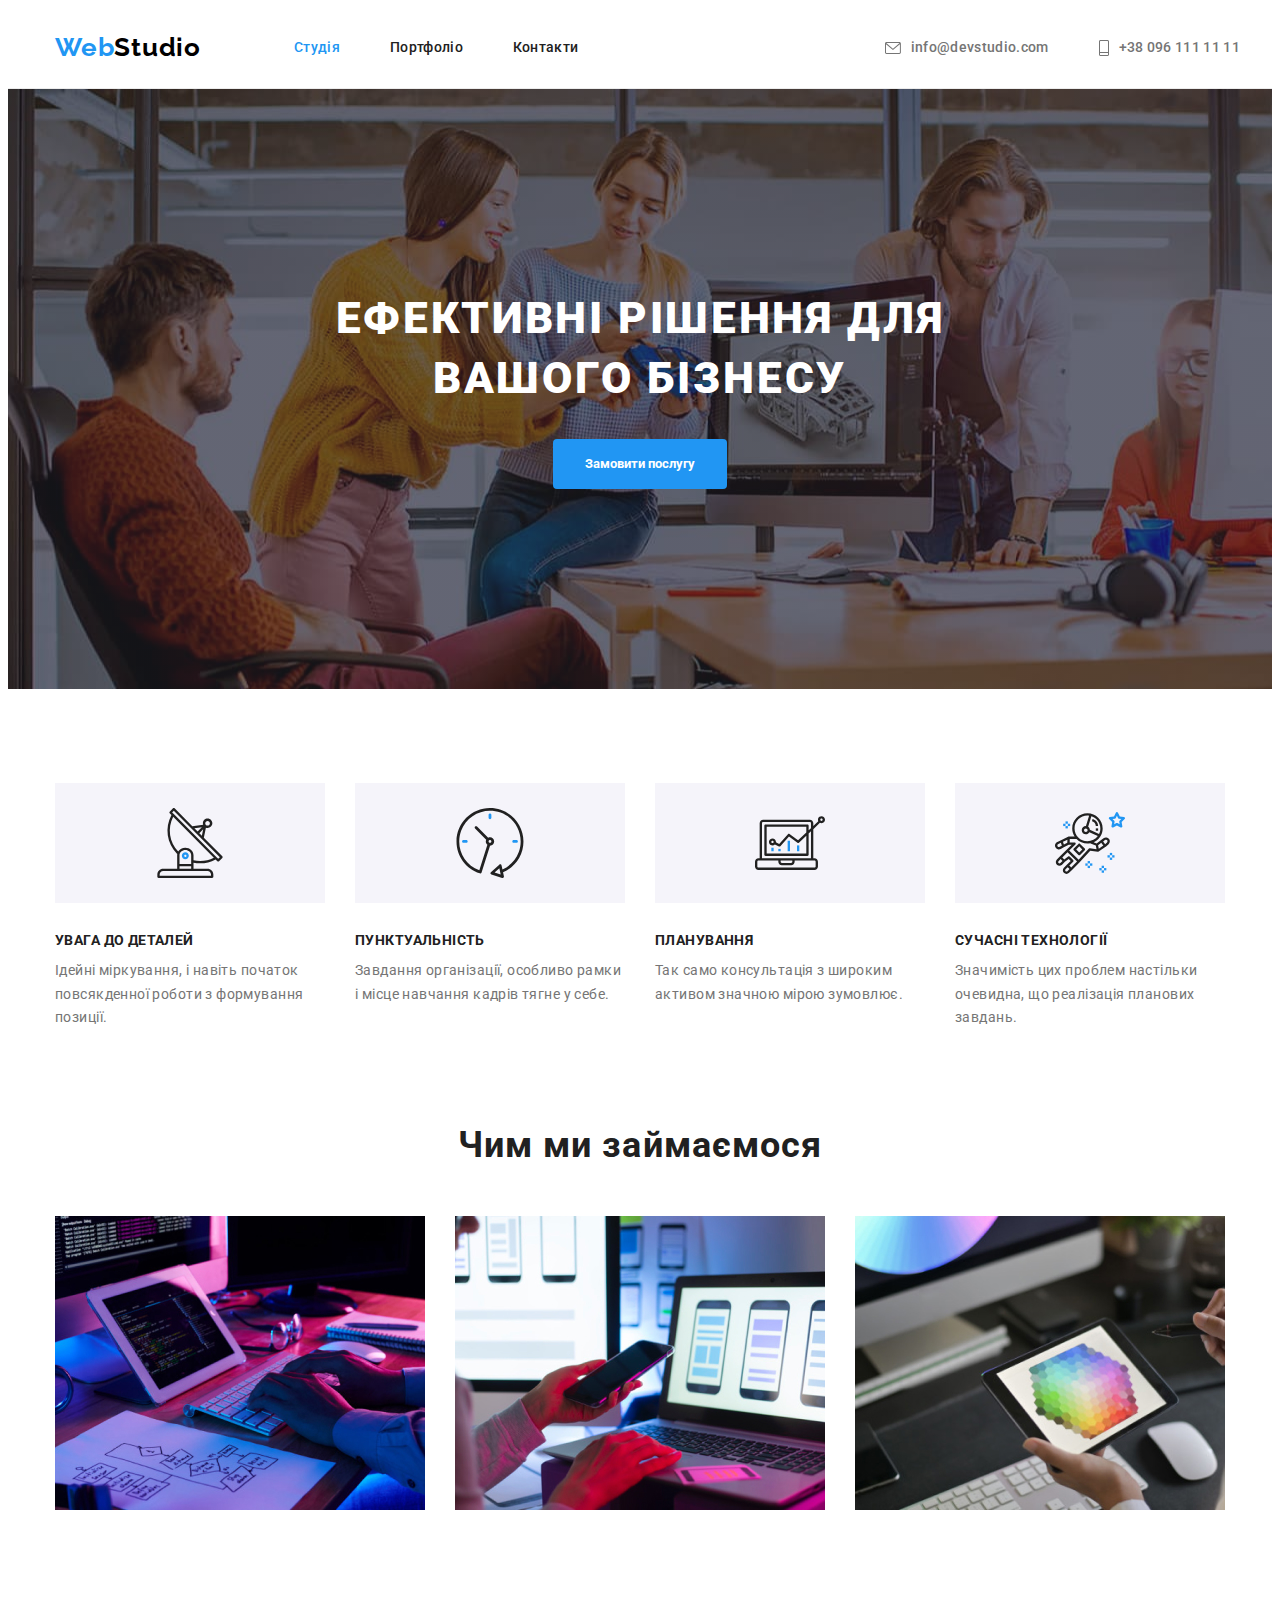
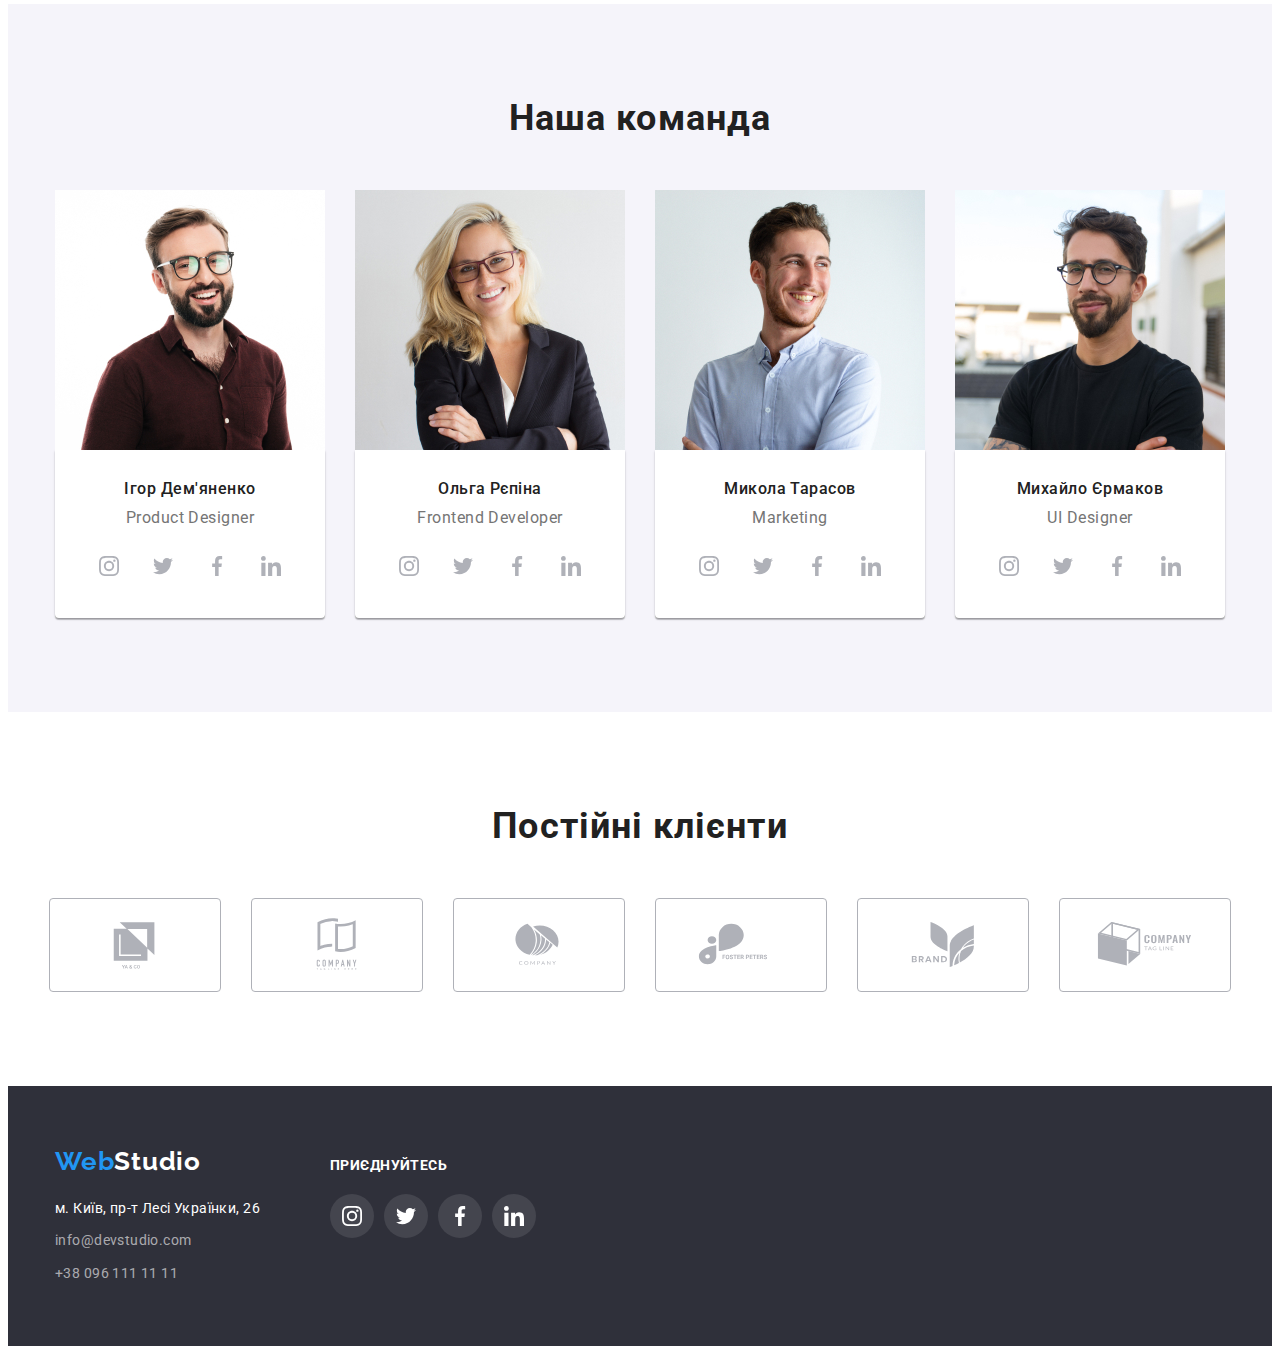
==== index.html @ 5d4b4ac9 "new" ====
<!DOCTYPE html>
<html lang="uk">
  <head>
    <meta charset="UTF-8" />
    <meta http-equiv="X-UA-Compatible" content="IE=edge" />
    <meta name="viewport" content="width=300, initial-scale=1.0" />
    <title>Document</title>
    <link
      href="https://fonts.googleapis.com/css2?family=Raleway:wght@700&family=Roboto:wght@400;500;700;900&display=swap"
      rel="stylesheet"
    />
    <link
      rel="stylesheet"
      href="https://cdnjs.cloudflare.com/ajax/libs/modern-normalize/1.1.0/modern-normalize.min.css"
      integrity="sha512-wpPYUAdjBVSE4KJnH1VR1HeZfpl1ub8YT/NKx4PuQ5NmX2tKuGu6U/JRp5y+Y8XG2tV+wKQpNHVUX03MfMFn9Q=="
      crossorigin="anonymous"
      referrerpolicy="no-referrer"
    />

    <link rel="stylesheet" href="./css/styles.css" />
  </head>
  <body class="font-family">
    <header class="header">
      <nav class="container nav">
        <a href="./index.html" class="logo">Web<span>Studio</span></a>

        <ul class="site-nav list">
          <li class="item">
            <a href="./index.html" class="link current">Студія</a>
          </li>
          <li class="item"><a href="./portfolio.html">Портфоліо</a></li>
          <li class="item"><a href="">Контакти</a></li>
        </ul>
        <ul class="auth-nav list">
          <li class="item">
            <a href="mailto:info@devstudio.com" class="link"
              ><svg class="link mail" width="16" height="12">
                <use href="./images/icon.svg#icon-mail"></use>
              </svg>
              info@devstudio.com</a
            >
          </li>
          <li class="item">
            <a class="link" href="tel:+380961111111"
              ><svg class="link mail" width="10" height="16">
                <use href="./images/icon.svg#icon-tel"></use>
              </svg>
              +38 096 111 11 11</a
            >
          </li>
        </ul>
      </nav>
    </header>
    <main>
      <!-- Шапка -->
      <section class="page">
        <div class="container">
          <h1 class="page-title">Ефективні рішення для вашого бізнесу</h1>
          <button class="page-button" type="button">Замовити послугу</button>
        </div>
      </section>

      <!-- Особенности -->

      <section class="section features">
        <div class="container">
          <h2 class="main-title">Переваги</h2>
          <ul>
            <li class="item antenna">
              <h3 class="title">УВАГА ДО ДЕТАЛЕЙ</h3>
              <p>
                Ідейні міркування, і навіть початок повсякденної роботи з
                формування позиції.
              </p>
            </li>
            <li class="item clock">
              <h3 class="title">ПУНКТУАЛЬНІСТЬ</h3>
              <p class="description">
                Завдання організації, особливо рамки і місце навчання кадрів
                тягне у себе.
              </p>
            </li>
            <li class="item diagram">
              <h3 class="title">ПЛАНУВАННЯ</h3>
              <p class="description">
                Так само консультація з широким активом значною мірою зумовлює.
              </p>
            </li>
            <li class="item astronaut">
              <h3 class="title">СУЧАСНІ ТЕХНОЛОГІЇ</h3>
              <p class="description">
                Значимість цих проблем настільки очевидна, що реалізація
                планових завдань.
              </p>
            </li>
          </ul>
        </div>
      </section>

      <!-- Чим ми займаємося -->

      <section class="section work">
        <div class="container">
          <h2 class="work-titel">Чим ми займаємося</h2>
          <ul class="work-img">
            <li>
              <img src="./images/1.jpg" width="370" alt="" />
            </li>
            <li>
              <img src="./images/2.jpg" width="370" alt="" />
            </li>
            <li>
              <img src="./images/3.jpg" width="370" alt="" />
            </li>
          </ul>
        </div>
      </section>

      <!-- Наша команда -->

      <section class="section command">
        <div class="container">
          <h2 class="section-title">Наша команда</h2>
          <ul class="command-list">
            <li class="command-item">
              <img
                class="photo"
                src="./images/img.jpg"
                width="270"
                alt="Ігор Дем'яненко"
              />
              <div class="command-border">
                <h3 class="name">Ігор Дем'яненко</h3>
                <p class="job">Product Designer</p>
                <ul class="social-network">
                  <li class="social-network item">
                    <a class="social-network-link" href="">
                      <svg class="link" width="20" height="20">
                        <use href="./images/icon.svg#icon-instagram"></use>
                      </svg>
                    </a>
                  </li>
                  <li class="social-network item">
                    <a class="social-network-link" href=""
                      ><svg class="link" width="20" height="20">
                        <use href="./images/icon.svg#icon-twitter"></use>
                      </svg>
                    </a>
                  </li>
                  <li class="social-network item">
                    <a class="social-network-link" href="">
                      <svg class="link" width="20" height="20">
                        <use href="./images/icon.svg#icon-facebook"></use>
                      </svg>
                    </a>
                  </li>
                  <li class="social-network item">
                    <a class="social-network-link" href="">
                      <svg class="link" width="20" height="20">
                        <use href="./images/icon.svg#icon-linkedin"></use>
                      </svg>
                    </a>
                  </li>
                </ul>
              </div>
            </li>
            <li class="command-item">
              <img
                class="photo"
                src="./images/img-2.jpg"
                width="270"
                alt="Ольга Рєпіна"
              />
              <div class="command-border">
                <h3 class="name">Ольга Рєпіна</h3>
                <p class="job">Frontend Developer</p>
                <ul class="social-network">
                  <li class="social-network item">
                    <a class="social-network-link" href="">
                      <svg class="link" width="20" height="20">
                        <use href="./images/icon.svg#icon-instagram"></use>
                      </svg>
                    </a>
                  </li>
                  <li class="social-network item">
                    <a class="social-network-link" href=""
                      ><svg class="link" width="20" height="20">
                        <use href="./images/icon.svg#icon-twitter"></use>
                      </svg>
                    </a>
                  </li>
                  <li class="social-network item">
                    <a class="social-network-link" href="">
                      <svg class="link" width="20" height="20">
                        <use href="./images/icon.svg#icon-facebook"></use>
                      </svg>
                    </a>
                  </li>
                  <li class="social-network item">
                    <a class="social-network-link" href="">
                      <svg class="link" width="20" height="20">
                        <use href="./images/icon.svg#icon-linkedin"></use>
                      </svg>
                    </a>
                  </li>
                </ul>
              </div>
            </li>
            <li class="command-item">
              <img
                class="photo"
                src="./images/img-3.jpg"
                width="270"
                alt="Микола Тарасов"
              />
              <div class="command-border">
                <h3 class="name">Микола Тарасов</h3>
                <p class="job">Marketing</p>
                <ul class="social-network">
                  <li class="social-network item">
                    <a class="social-network-link" href="">
                      <svg class="link" width="20" height="20">
                        <use href="./images/icon.svg#icon-instagram"></use>
                      </svg>
                    </a>
                  </li>
                  <li class="social-network item">
                    <a class="social-network-link" href=""
                      ><svg class="link" width="20" height="20">
                        <use href="./images/icon.svg#icon-twitter"></use>
                      </svg>
                    </a>
                  </li>
                  <li class="social-network item">
                    <a class="social-network-link" href="">
                      <svg class="link" width="20" height="20">
                        <use href="./images/icon.svg#icon-facebook"></use>
                      </svg>
                    </a>
                  </li>
                  <li class="social-network item">
                    <a class="social-network-link" href="">
                      <svg class="link" width="20" height="20">
                        <use href="./images/icon.svg#icon-linkedin"></use>
                      </svg>
                    </a>
                  </li>
                </ul>
              </div>
            </li>
            <li class="command-item">
              <img
                class="photo"
                src="./images/img-4.jpg"
                width="270"
                alt="Михайло Єрмаков"
              />
              <div class="command-border">
                <h3 class="name">Михайло Єрмаков</h3>
                <p class="job">UI Designer</p>
                <ul class="social-network">
                  <li class="social-network item">
                    <a class="social-network-link" href="">
                      <svg class="link" width="20" height="20">
                        <use href="./images/icon.svg#icon-instagram"></use>
                      </svg>
                    </a>
                  </li>
                  <li class="social-network item">
                    <a class="social-network-link" href=""
                      ><svg class="link" width="20" height="20">
                        <use href="./images/icon.svg#icon-twitter"></use>
                      </svg>
                    </a>
                  </li>
                  <li class="social-network item">
                    <a class="social-network-link" href="">
                      <svg class="link" width="20" height="20">
                        <use href="./images/icon.svg#icon-facebook"></use>
                      </svg>
                    </a>
                  </li>
                  <li class="social-network item">
                    <a class="social-network-link" href="">
                      <svg class="link" width="20" height="20">
                        <use href="./images/icon.svg#icon-linkedin"></use>
                      </svg>
                    </a>
                  </li>
                </ul>
              </div>
            </li>
          </ul>
        </div>
      </section>
      <section class="section client">
        <div class="container">
          <h2 class="client-title">Постійні клієнти</h2>
          <ul class="client-list">
            <li class="client-item">
              <a class="client-link" href=""
                ><svg class="link" width="106" height="60">
                  <use href="./images/icon.svg#icon-yako"></use>
                </svg>
              </a>
            </li>
            <li class="client-item">
              <a class="client-link" href=""
                ><svg class="link" width="106" height="60">
                  <use href="./images/icon.svg#icon-taglinehere"></use>
                </svg>
              </a>
            </li>
            <li class="client-item">
              <a class="client-link" href=""
                ><svg class="link" width="106" height="60">
                  <use href="./images/icon.svg#icon-company"></use>
                </svg>
              </a>
            </li>
            <li class="client-item">
              <a class="client-link" href=""
                ><svg class="link" width="106" height="60">
                  <use href="./images/icon.svg#icon-foster"></use>
                </svg>
              </a>
            </li>
            <li class="client-item">
              <a class="client-link" href=""
                ><svg class="link" width="106" height="60">
                  <use href="./images/icon.svg#icon-brand"></use>
                </svg>
              </a>
            </li>
            <li class="client-item">
              <a class="client-link" href=""
                ><svg class="link" width="106" height="60">
                  <use href="./images/icon.svg#icon-tagline"></use>
                </svg>
              </a>
            </li>
          </ul>
        </div>
      </section>
    </main>
    <footer class="footer">
      <div class="container flex">
        <div class="footer-adress">
          <a href="./index.html" class="logo-footer">Web<span>Studio</span></a>
          <address class="adress">
            <ul class="footer-list">
              <li class="item">
                <a
                  href="https://www.google.com/maps/search/леси+украинки+26/@50.3904957,30.3537571,13.4z"
                  class="map"
                  >м. Київ, пр-т Лесі Українки, 26</a
                >
              </li>
              <li class="item">
                <a href="mailto:info@devstudio.com" class="link"
                  >info@devstudio.com</a
                >
              </li>
              <li>
                <a href="tel:+380961111111" class="link">+38 096 111 11 11</a>
              </li>
            </ul>
          </address>
        </div>
        <div class="network">
          <p class="network-title">Приєднуйтесь</p>
          <ul class="footer-network">
            <li class="footer-network item">
              <a class="footer-network-link" href="">
                <svg class="icon" width="20" height="20">
                  <use href="./images/icon.svg#icon-instagram"></use>
                </svg>
              </a>
            </li>
            <li class="footer-network item">
              <a class="footer-network-link" href=""
                ><svg class="icon" width="20" height="20">
                  <use href="./images/icon.svg#icon-twitter"></use>
                </svg>
              </a>
            </li>
            <li class="footer-network item">
              <a class="footer-network-link" href="">
                <svg class="icon" width="20" height="20">
                  <use href="./images/icon.svg#icon-facebook"></use>
                </svg>
              </a>
            </li>
            <li class="footer-network item">
              <a class="footer-network-link" href="">
                <svg class="icon" width="20" height="20">
                  <use href="./images/icon.svg#icon-linkedin"></use>
                </svg>
              </a>
            </li>
          </ul>
        </div>
      </div>
    </footer>
  </body>
</html>
---- css/styles.css ----
:root {
  --primary-text-color: #212121;
  --title-text-color: #757575;
  --hover-text-color: #2196f3;
  --logo: #000000;
  --secondary-color: #ffffff;
}
/* *{
  outline: 1px solid red;
} */

h1,
h2,
h3,
h4,
h5,
h6,
p,
ul,
a {
  margin: 0;
}

ul {
  padding-inline-start: 0;
}
h2 {
  text-align: center;
}

li {
  list-style-type: none;
}
a {
  text-decoration: none;
}
.list {
  padding: 0;
  margin: 0;
  list-style: none;
}

.font-family {
  font-family: "Roboto", sans-serif;
  color: var(--title-text-color);
  background-color: var(--secondary-color);
  font-weight: 400;
  letter-spacing: 0.02em;
}
button {
  font-family: inherit;
}

.container {
  width: 1200px;
  padding-left: 15px;
  padding-right: 15px;
  margin: 0 auto;
}
.section {
  padding-top: 94px;
  padding-bottom: 94px;
}

img {
  display: block;
}
/* Навигация */

.header {
  border-bottom: 1px solid #ececec;
}
.nav {
  display: flex;
  text-align: center;
  align-items: center;
}

.logo {
  display: inline-block;
  color: var(--hover-text-color);

  font-family: "raleway";
  font-weight: 700;
  font-size: 26px;
  line-height: 1.19;
  letter-spacing: 0.03em;
  padding-top: 24px;
  padding-bottom: 25px;
  margin-right: 93px;
}

.logo {
  color: var(--hover-text-color);
  margin-left: 15px;
}

.logo span {
  color: var(--logo);
  padding-top: 24px;
  padding-bottom: 25px;
}

.logo .span {
  font-family: "Raleway";
  font-weight: 700;
  font-size: 26px;
  line-height: 1.19;
  letter-spacing: 0.03em;
}

.site-nav {
  display: flex;
}

.link.current {
  color: var(--hover-text-color);
}

.site-nav a {
  color: var(--primary-text-color);
  display: block;
  text-decoration: none;

  font-weight: 500;
  font-size: 14px;
  line-height: 1.14;
  padding-top: 32px;
  padding-bottom: 32px;
}

.site-nav .item {
  margin-right: 50px;
}

.site-nav .item:last-child {
  margin-right: 0;
}

.site-nav a:hover,
.site-nav a:focus {
  color: var(--hover-text-color);
  font-weight: 500;
  font-size: 14px;
  line-height: 1.14;
}

/* авторизация */
.auth-nav .link {
  display: flex;
  align-items: center;
  gap: 10px;
}

.mail {
  fill: currentColor;
}

.auth-nav {
  margin-left: auto;
  display: flex;
  align-content: center;
  gap: 50px;
}

.auth-nav a {
  color: var(--title-text-color);
  font-weight: 500;
  font-size: 14px;
  line-height: 1.14;
}

.auth-nav a:hover,
.auth-nav a:focus {
  color: var(--hover-text-color);
  font-weight: 500;
  font-size: 14px;
  line-height: 1.14;
}

/* первая секция */

.page {
  text-align: center;
  background: #2f303a;
  padding-top: 200px;
  padding-bottom: 200px;
  max-width: 1600px;
  margin-left: auto;
  margin-right: auto;
  background-image: linear-gradient(
      rgba(47, 48, 58, 0.4),
      rgba(47, 48, 58, 0.4)
    ),
    url("../images/fon.jpg");
}
.page-title {
  color: var(--secondary-color);
  width: 696px;
  font-weight: 900;
  font-size: 44px;
  line-height: 1.36;
  margin: auto;
  letter-spacing: 0.06em;
  text-transform: uppercase;
}

.page-button {
  display: inline-block;
  color: var(--secondary-color);
  font-weight: 700;
  background-color: var(--hover-text-color);
  padding: 10px 32px;
  margin-top: 30px;
  height: 50px;
  border-radius: 4px;
  border: none;
  cursor: pointer;
}

.page-button:hover,
.page-button:focus {
  color: var(--secondary-color);
  background-color: #188ce8;
}

/* Особенности */

.features ul {
  display: flex;
  align-items: center;
  justify-content: center;
}
.features .item::before {
  display: block;
  content: "";
  height: 120px;
  background-size: 70px;
  background-repeat: no-repeat;
  background-position: center;
  background-color: #f5f4fa;
  margin-bottom: 30px;
}

.antenna::before {
  background-image: url(../images/antenna.svg);
}

.clock::before {
  background-image: url(../images/clock.svg);
}

.diagram::before {
  background-image: url(../images/diagram.svg);
}

.astronaut::before {
  background-image: url(../images/astronaut.svg);
}

.features .main-title {
  position: absolute;
  white-space: nowrap;
  width: 1px;
  height: 1px;
  overflow: hidden;
  border: 0;
  padding: 0;
  clip: rect(0 0 0 0);
  clip-path: inset(50%);
  margin: -1px;
}

.features .title {
  color: var(--primary-text-color);
  font-weight: 700;
  font-size: 14px;
  line-height: 1.14;
  letter-spacing: 0.03em;
  width: 270px;
  height: 16px;
  margin-left: 0;
}
.features .item {
  margin-right: 30px;
}
.features .item:last-child {
  margin-right: 0px;
}
.features p {
  color: var(--title-text-color);
  font-size: 14px;
  line-height: 1.71;
  letter-spacing: 0.03em;
  margin-top: 10px;
  width: 270px;
  height: 72px;
}

/* Чим мы займаемось */

.work {
  padding-top: 0;
}

.work-img {
  display: flex;
  align-items: center;
  justify-content: center;
}

.work-titel {
  font-weight: 700;
  font-size: 36px;
  line-height: 1.16;
  letter-spacing: 0.03em;

  color: var(--primary-text-color);
  text-align: center;
}
.work-img {
  margin-top: 50px;
}

.work li {
  margin-right: 30px;
  display: block;
}
.work li:last-child {
  margin-right: 0px;
}

/* Наша команда */

.social-network {
  display: flex;
  justify-content: center;
  gap: 10px;
}

.social-network.item {
  width: 44px;
  height: 44px;
  border-radius: 50%;
}

.social-network-link {
  width: 100%;
  height: 100%;
  display: flex;
  align-items: center;
  justify-content: center;
}

.social-network-link:focus .link {
  fill: var(--secondary-color);
}

.social-network-link:focus {
  background-color: var(--hover-text-color);
  border-radius: 50%;
}

.social-network.item:hover,
.social-network.item:focus {
  background-color: var(--hover-text-color);
}

.social-network .link {
  fill: #afb1b8;
}

.social-network.item:hover .link,
.social-network.item:focus .link {
  fill: var(--secondary-color);
}
.icon {
  fill: ;
}

.social-network .link {
  fill: #afb1b8;
}

.command {
  background: #f5f4fa;
}

.command-list {
  display: flex;
  text-align: center;
  align-items: center;
  justify-content: center;
  background: #f5f4fa;
  margin-left: auto;
  margin-right: auto;
  margin-top: 50px;
}
.command-item {
  width: 270px;
  margin-left: 30px;
  background-color: var(--secondary-color);
}
.command li:first-child {
  margin-left: 0px;
}

.section-title {
  font-weight: 700;
  font-size: 36px;
  line-height: 1.16;
  letter-spacing: 0.03em;
  color: var(--primary-text-color);
}

.command-border {
  border-radius: 0px 0px 4px 4px;
  box-shadow: 0px 1px 3px rgba(0, 0, 0, 0.12), 0px 1px 1px rgba(0, 0, 0, 0.14),
    0px 2px 1px rgba(0, 0, 0, 0.2);
  padding-top: 30px;
  padding-bottom: 30px;
}

.name {
  font-weight: 500;
  font-size: 16px;
  line-height: 1.18;
  letter-spacing: 0.03em;
  color: var(--primary-text-color);
}

.job {
  font-size: 16px;
  line-height: 1.18;
  letter-spacing: 0.03em;
  margin-top: 10px;
  margin-bottom: 16px;
  color: var(--title-text-color);
}

/* -------Постоянные клиенты-------- */

.client-title {
  font-size: 36px;
  line-height: 1.16;
  letter-spacing: 0.03em;
  color: var(--primary-text-color);
}

.client-list {
  display: flex;
  justify-content: center;
  gap: 30px;
  margin-top: 50px;
}

.client-link {
  width: 170px;
  height: 92px;
  display: flex;
  align-items: center;
  justify-content: center;
  border: 1px solid #afb1b8;
  border-radius: 4px;
}

.client-link:hover {
  border: 1px solid var(--hover-text-color);
}

.client-item .link {
  fill: #afb1b8;
}

.client-link:focus .link {
  fill: var(--hover-text-color);
}

.client-item:hover .link,
.client-item:focus .link {
  fill: var(--hover-text-color);
}

/* Footer */

.footer a {
  margin-left: 15px;
}
.footer-adress {
  margin-right: 70px;
}
.footer {
  background-color: #2f303a;
  padding-top: 60px;
  padding-bottom: 60px;
}

.footer .logo-footer {
  display: inline-block;
  font-family: "Raleway";
  font-weight: 700;
  font-size: 26px;
  line-height: 1.19;
  letter-spacing: 0.03em;
  margin-bottom: 20px;
}

.logo-footer {
  color: var(--hover-text-color);
}

.logo-footer span {
  color: var(--secondary-color);
}

.map {
  font-size: 14px;
  line-height: 1.7;
  letter-spacing: 0.03em;

  color: var(--secondary-color);
}

.footer .link {
  display: inline-block;
  font-size: 14px;
  line-height: 1.7;
  letter-spacing: 0.03em;
  margin-top: 9px;
  color: rgba(255, 255, 255, 0.6);
}

.footer .link:hover,
.footer .link:focus {
  color: var(--hover-text-color);
}

.adress {
  font-style: normal;
}

.footer .flex {
  display: flex;
  align-items: baseline;
}

.footer-network {
  display: flex;
  gap: 10px;
  margin-top: 20px;
}

.footer-network a {
  margin: 0;
}

.footer-network .item {
  width: 44px;
  height: 44px;
  background-color: rgba(255, 255, 255, 0.1);
  border-radius: 50%;
  margin: 0;
}
.footer-network-link {
  fill: var(--secondary-color);
}
.footer-network-link:focus .link {
  fill: var(--secondary-color);
}

.footer-network-link:focus {
  background-color: var(--hover-text-color);
  border-radius: 50%;
}

.footer-network .item:hover,
.footer-network .item:focus {
  background-color: var(--hover-text-color);
}

.network-title {
  font-weight: 700;
  font-size: 14px;
  line-height: 1.14;
  letter-spacing: 0.03em;
  text-transform: uppercase;

  color: var(--secondary-color);
}
.footer-network {
  display: flex;
  justify-content: center;
  gap: 10px;
}

.footer-network-link {
  width: 100%;
  height: 100%;
  display: flex;
  align-items: center;
  justify-content: center;
}

/* Портфолио */

/* фильтр */

.filtr {
  display: flex;
  align-items: center;
  justify-content: center;
}

.filtr .filtr-button {
  display: inline-block;
  border: none;
  color: var(--primary-text-color);
  text-align: center;
  font-size: 16px;
  line-height: 1.62;
  font-weight: 500;
  cursor: pointer;
  background: #f5f4fa;
  border-radius: 4px;
  padding: 6px 25px;
  letter-spacing: 0.03em;
}

.filtr li {
  margin-right: 8px;
}
.filtr li:last-child {
  margin-right: 0px;
}

.filtr .filtr-button:hover,
.filtr .filtr-button:focus {
  color: var(--secondary-color);
  background: var(--hover-text-color);
}

.filtr {
  display: flex;
  align-items: center;
  justify-content: center;
}

.filtr .filtr-button {
  display: inline-block;
  border: none;
  color: var(--primary-text-color);
  text-align: center;
  font-size: 16px;
  line-height: 1.62;
  font-weight: 500;
  cursor: pointer;
  background: #f5f4fa;
  border-radius: 4px;
  padding: 6px 25px;
  letter-spacing: 0.03em;
}

.filtr li {
  margin-right: 8px;
}
.filtr li:last-child {
  margin-right: 0px;
}

.filtr .filtr-button:hover,
.filtr .filtr-button:focus {
  color: var(--secondary-color);
  background: var(--hover-text-color);
}
/* основная страница */
.examples-border .head {
  font-weight: 700;
  font-size: 18px;
  line-height: 2;
  color: var(--primary-text-color);
  margin-bottom: 4px;
}

.view {
  font-size: 16px;
  line-height: 1.87;
  letter-spacing: 0.03em;
  color: var(--title-text-color);
}

.examples {
  display: flex;
  flex-wrap: wrap;
  justify-content: center;
  margin-top: 50px;
}

.examples-border {
  padding: 20px 24px;
  border: 1px solid #eeeeee;
}

.inform:hover,
.inform:focus {
  box-shadow: 0px 1px 1px rgba(0, 0, 0, 0.12), 0px 4px 4px rgba(0, 0, 0, 0.06),
    1px 4px 6px rgba(0, 0, 0, 0.16);
}

.inform {
  margin-right: 30px;
  margin-bottom: 30px;
}

.inform:nth-child(3n) {
  margin-right: 0;
}
.inform:nth-last-child(-n + 3) {
  margin-bottom: 0;
}
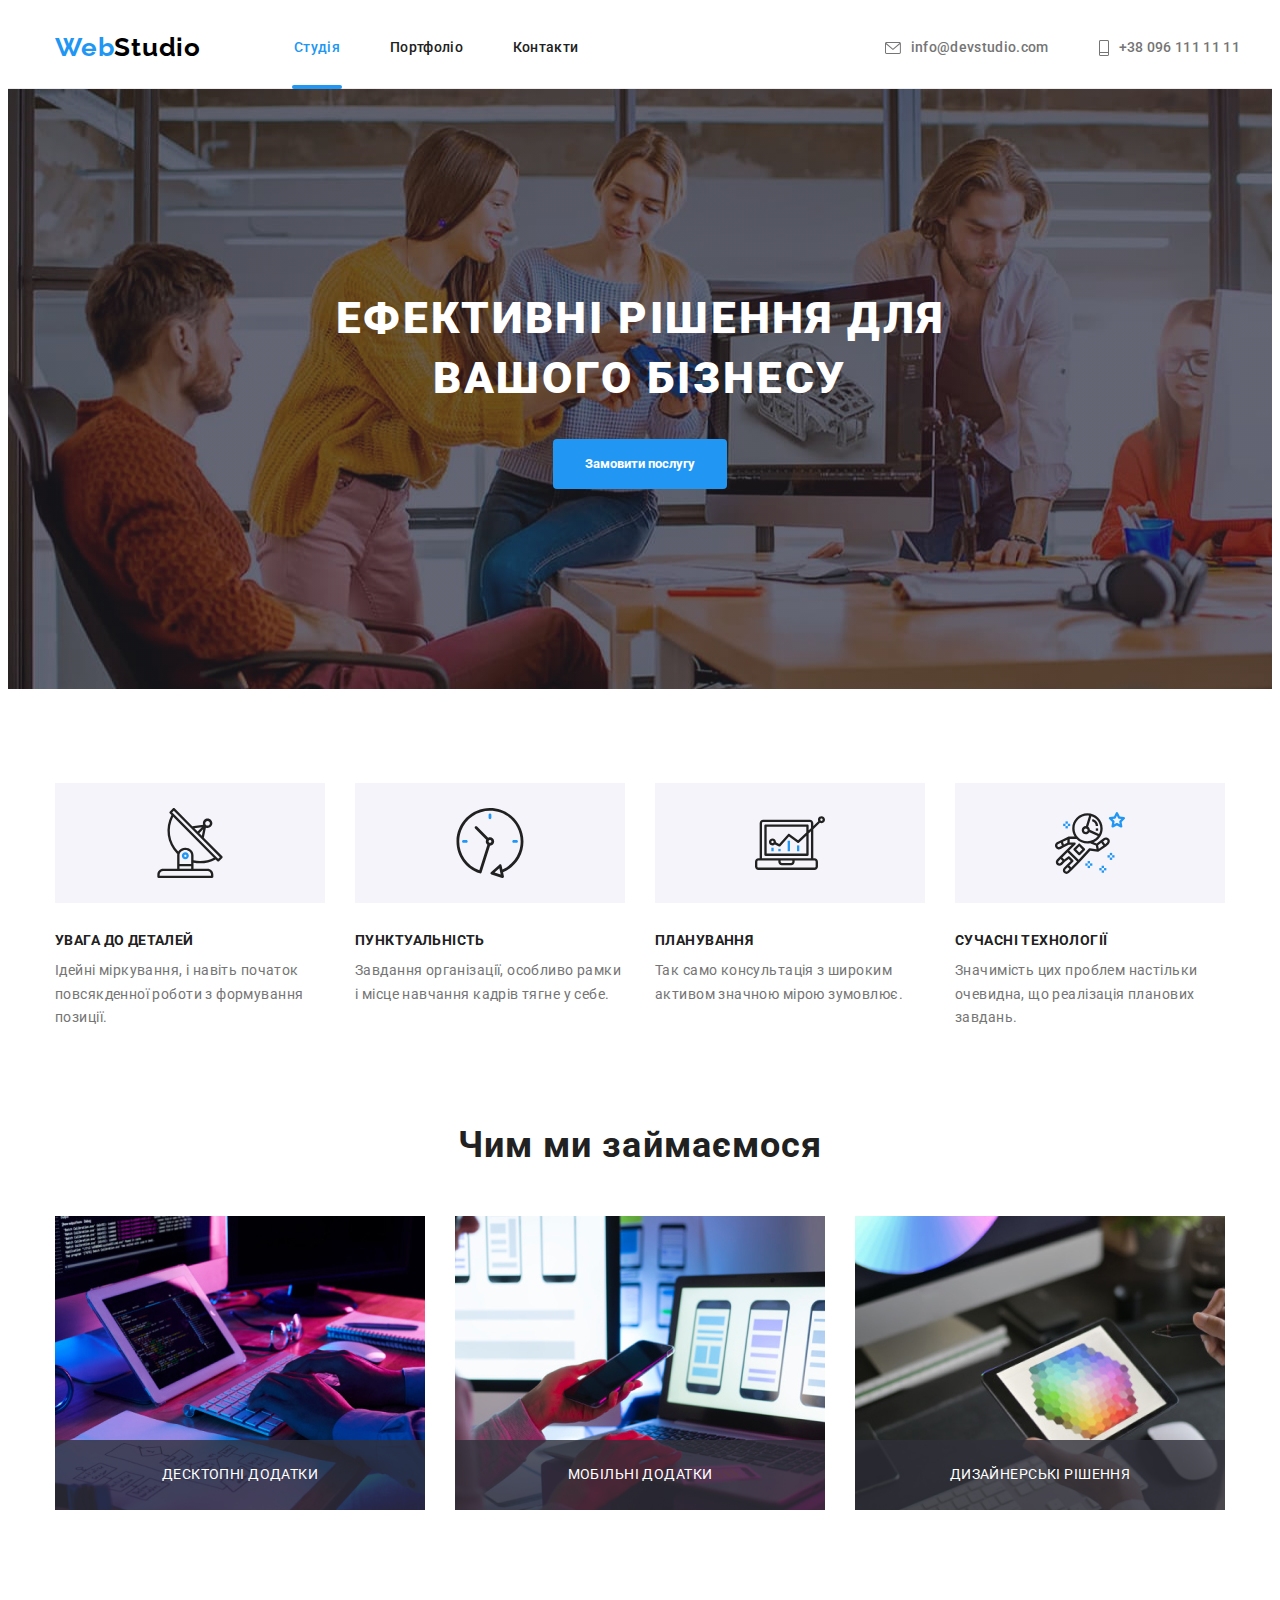
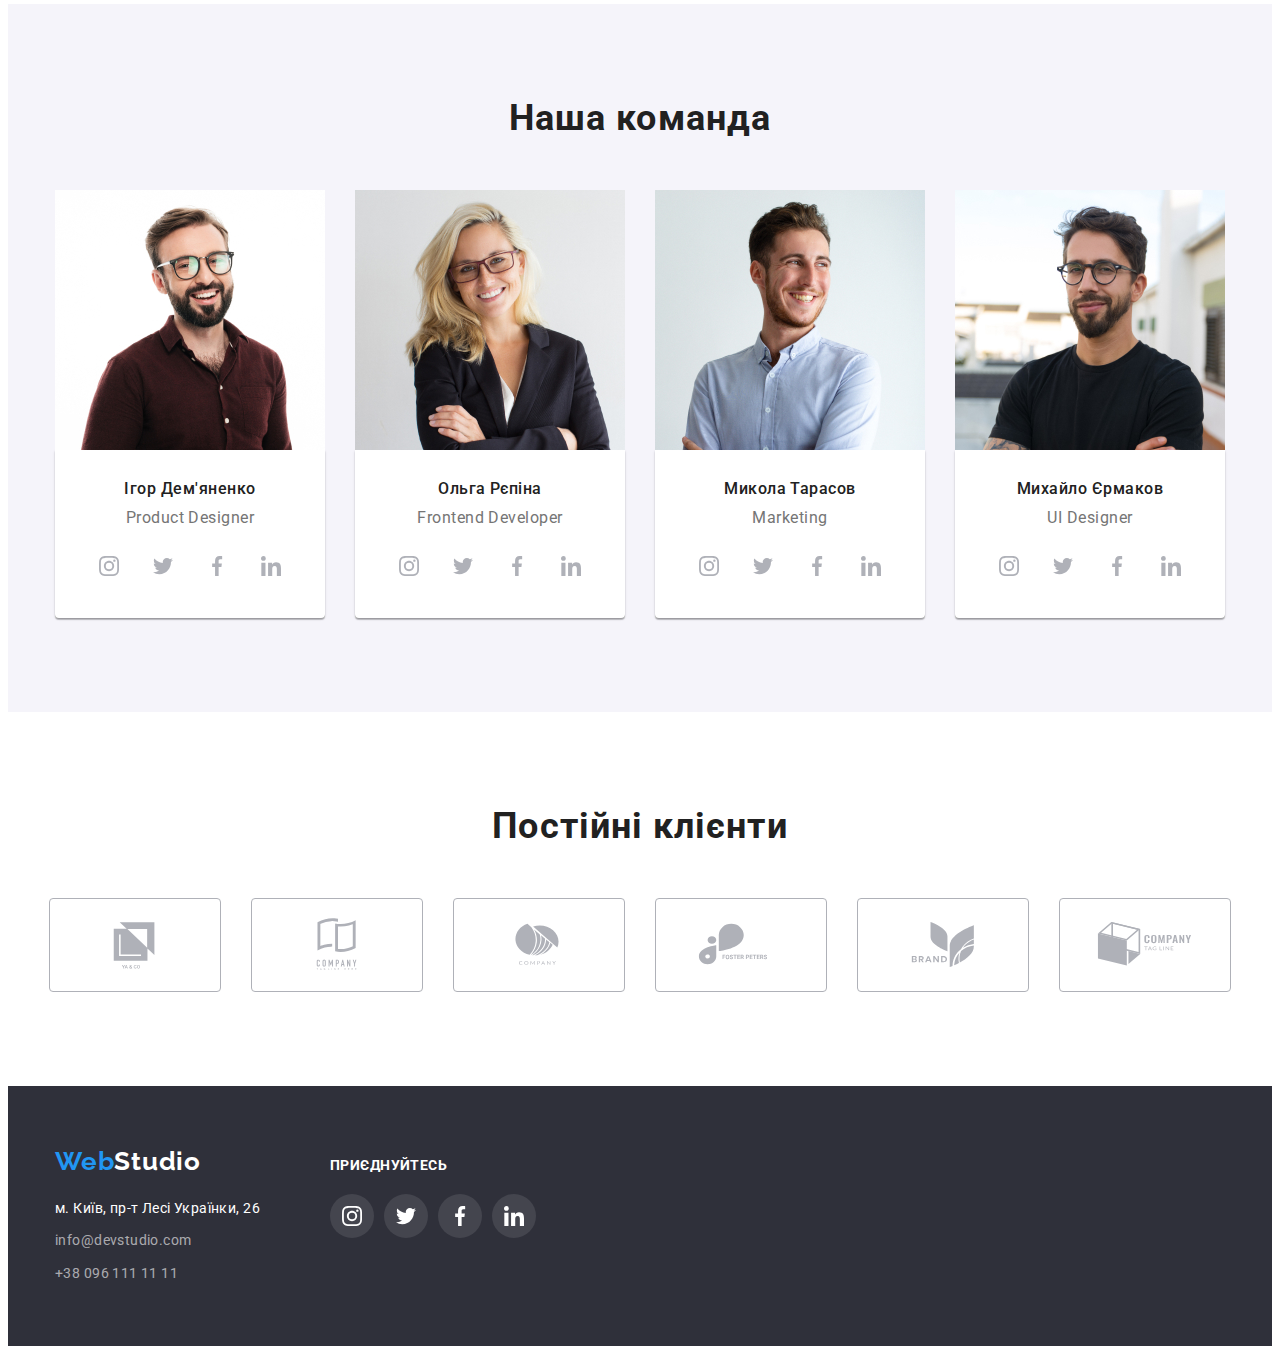
==== commit 769b1b2d: "new" ====
--- a/index.html
+++ b/index.html
@@ -56,7 +56,7 @@
       <section class="page">
         <div class="container">
           <h1 class="page-title">Ефективні рішення для вашого бізнесу</h1>
-          <button class="page-button" type="button">Замовити послугу</button>
+          <button class="page-button" type="button" data-modal-open>Замовити послугу</button>
         </div>
       </section>
 
@@ -103,14 +103,17 @@
         <div class="container">
           <h2 class="work-titel">Чим ми займаємося</h2>
           <ul class="work-img">
-            <li>
+            <li class="work-item">
               <img src="./images/1.jpg" width="370" alt="" />
-            </li>
-            <li>
+              <p class="work-text">Десктопні додатки</p>
+            </li>
+            <li class="work-item">
               <img src="./images/2.jpg" width="370" alt="" />
-            </li>
-            <li>
+              <p class="work-text">Мобільні додатки</p>
+            </li>
+            <li class="work-item">
               <img src="./images/3.jpg" width="370" alt="" />
+              <p class="work-text">Дизайнерські рішення</p>
             </li>
           </ul>
         </div>
@@ -402,5 +405,13 @@
         </div>
       </div>
     </footer>
+    <div class="backdrop is-hidden" data-modal>
+      <div class="modal">
+        <button type="button" class="btn-modal" data-modal-close><svg class="icon" width="11" height="11">
+          <use href="./images/icon.svg#icon-close"></use>
+        </svg></button>
+      </div>
+    </div>
+   <script src="./js/modal.js"></script>
   </body>
 </html>
--- a/css/styles.css
+++ b/css/styles.css
@@ -115,6 +115,21 @@
 
 .link.current {
   color: var(--hover-text-color);
+  
+}
+
+.site-nav .item {
+  position: relative;
+}
+
+.link.current::after {
+  width: 108%;
+  position: absolute;
+  content: '';
+  border-bottom: 4px solid #2196F3;
+  border-radius: 2px;
+  bottom: -1px;
+  left: -4%;
 }
 
 .site-nav a {
@@ -330,6 +345,29 @@
   margin-right: 0px;
 }
 
+.work-item {
+  position: relative;
+}
+
+.work-text {
+  position: absolute;
+  width: 370px;
+  height: 70px;
+  bottom: 0;
+  background-color: rgba(47, 48, 58, 0.8);
+  font-size: 14px;
+  line-height: 1.14;
+  letter-spacing: 0.03em;
+  text-transform: uppercase;
+  display: flex;
+  align-items: center;
+  justify-content: center;
+
+  color: #FFFFFF;
+  
+
+}
+
 /* Наша команда */
 
 .social-network {
@@ -717,3 +755,79 @@
 .inform:nth-last-child(-n + 3) {
   margin-bottom: 0;
 }
+
+.inform-images {
+  position: relative;
+  overflow: hidden;
+}
+
+.hover {
+  position: absolute;
+  padding: 63px 24px;
+  width: 100%;
+  height: 100%;
+  background-color: rgba(33, 150, 243, 0.9);
+  top: 0;
+  left: 0;
+  transform: translateY(100%);
+  transition-duration: 250ms;
+  transition-timing-function: cubic-bezier(0.4, 0, 0.2, 1)  250ms ;
+  overflow: auto;
+  font-size: 18px;
+  line-height: 1.55;
+  letter-spacing: 0.03em;
+
+  color: #ffffff;
+}
+
+.inform:hover .hover {
+  transform: translateY(0);
+  transition: transition-duration ,250ms, transition-timing-function;
+}
+
+/* ------modal------ */
+.backdrop {
+  position: fixed;
+  top: 0;
+  width: 100%;
+  height: 100%;
+  background-color: rgba(0, 0, 0, 0.2);
+  transition: opacity 250ms cubic-bezier(0.4, 0, 0.2, 1),
+  visibility 250ms cubic-bezier(0.4, 0, 0.2, 1);
+}
+
+.modal {
+  position: absolute;
+  top: 50%;
+  left: 50%;
+  transform: translate(-50%, -50%);
+  width: 528px;
+  height: 581px;
+  background-color: #ffffff;
+  box-shadow: 0px 1px 3px rgba(0, 0, 0, 0.12), 0px 1px 1px rgba(0, 0, 0, 0.14),
+    0px 2px 1px rgba(0, 0, 0, 0.2);
+  border-radius: 4px;
+
+}
+
+.btn-modal {
+  position: absolute;
+  color: #000000;
+  top: 8px;
+  right: 8px;
+  border: 1px solid rgba(0, 0, 0, 0.1);
+  border-radius: 50%;
+  background-color: transparent;
+  align-items: center;
+  display: flex;
+  width: 30px;
+  height: 30px;
+  justify-content: center;
+  cursor: pointer;
+}
+
+.is-hidden {
+  opacity: 0;
+  visibility: hidden;
+  pointer-events: none;
+}
